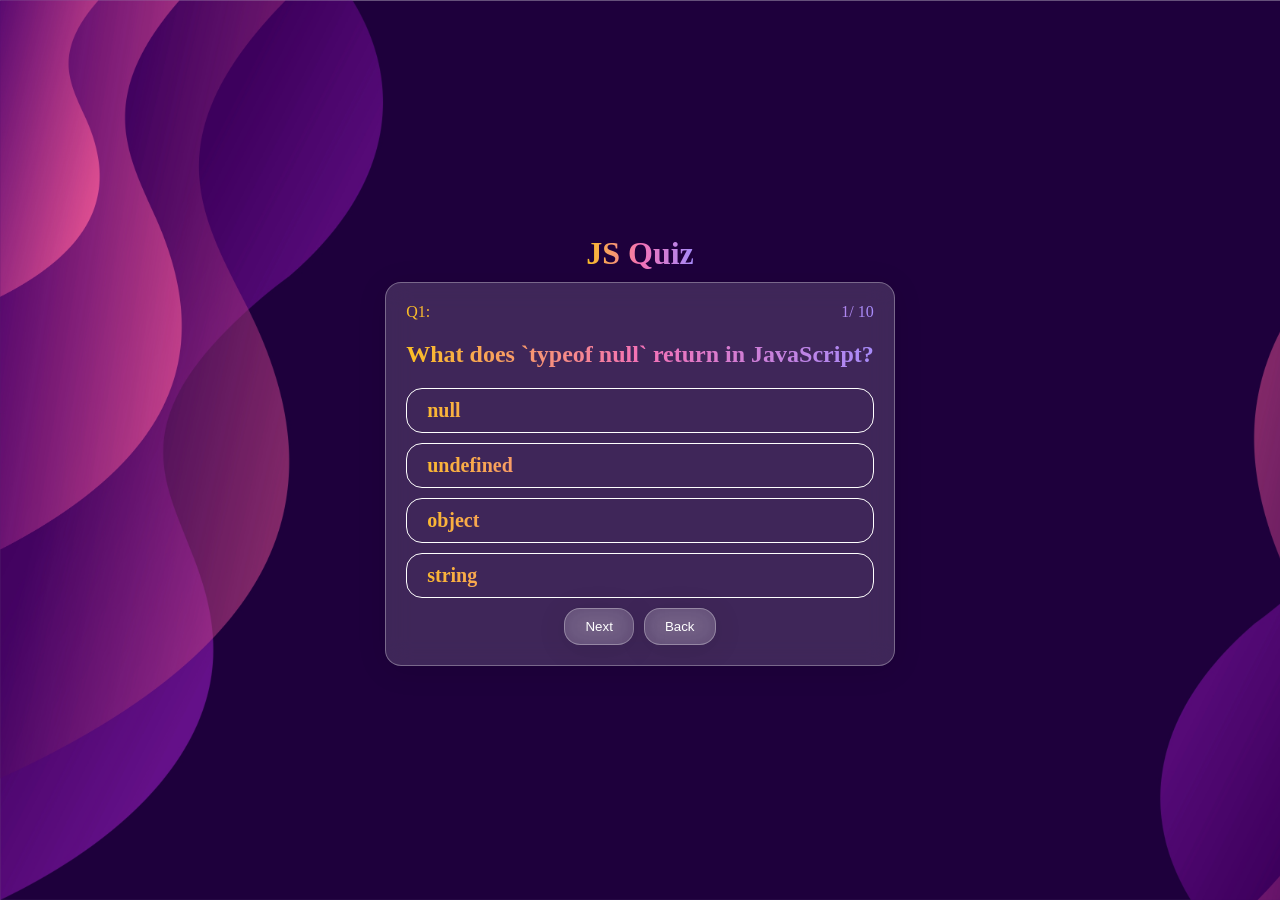
==== js.html @ 5eca85c3 "add JS quiz page with questions, navigation and scoring" ====
<!doctype html>
<html lang="en">
  <head>
    <meta charset="UTF-8" />
    <meta name="viewport" content="width=device-width, initial-scale=1.0" />
    <link rel="stylesheet" href="CSS/js.css" />
    <title>JS Quiz</title>
  </head>
  <body>
    <h1>JS Quiz</h1>
    <div class="quiz-container">
      <div class="header">
        <p>Q<span class="q-number"></span>:</p>
        <p><span class="q-number"></span>/ <span class="total"></span></p>
      </div>
      <h2 class="q-name"></h2>
      <div class="answer-container"></div>
      <div class="btn-container">
        <button id="submit-btn">Submit</button>
        <button id="next-btn">Next</button>
        <button id="back-btn">Back</button>
      </div>
    </div>
    <script src="quiz.js"></script>
  </body>
</html>
---- CSS/js.css ----
* {
  box-sizing: border-box;
  margin: 0;
  padding: 0;
  scroll-behavior: smooth;
  transition: all 0.3s;
}

body {
  background-image: url("../images/5_asfasw112.jpg");
  background-repeat: no-repeat;
  height: 100vh;
  background-size: cover;
  display: flex;
  justify-content: center;
  align-items: center;
  flex-direction: column;
  gap: 10px;
}
h1 {
  background: linear-gradient(90deg, #fbbf24, #f472b6, #a78bfa);
  background-clip: text;
  -webkit-background-clip: text;
  -webkit-text-fill-color: transparent;
}
.quiz-container {
  background: rgba(255, 255, 255, 0.15);
  backdrop-filter: blur(12px);
  -webkit-backdrop-filter: blur(12px);
  border: 1px solid rgba(255, 255, 255, 0.3);
  border-radius: 16px;
  box-shadow: 0 4px 30px rgba(0, 0, 0, 0.1);
  padding: 20px;
}
.quiz-container .header {
  display: flex;
  justify-content: space-between;
  margin-bottom: 20px;
  background: linear-gradient(90deg, #fbbf24, #f472b6, #a78bfa);
  background-clip: text;
  -webkit-background-clip: text;
  -webkit-text-fill-color: transparent;
}
.quiz-container h2 {
  margin-bottom: 20px;
  background: linear-gradient(90deg, #fbbf24, #f472b6, #a78bfa);
  background-clip: text;
  -webkit-background-clip: text;
  -webkit-text-fill-color: transparent;
}
.quiz-container .answer {
  border: 1px solid white;
  margin-bottom: 10px;
  padding: 10px 20px;
  border-radius: 16px;
  cursor: pointer;
  font-weight: bold;
  font-size: 20px;
  background: linear-gradient(90deg, #fbbf24, #f472b6, #a78bfa);
  background-clip: text;
  -webkit-background-clip: text;
  -webkit-text-fill-color: transparent;
  transition: 0.3s;
}
.quiz-container .answer:hover {
  transform: translateX(10px);
}
.quiz-container .btn-container {
  display: flex;
  justify-content: center;
  gap: 10px;
}
.quiz-container .btn-container button {
  border: 0;
  padding: 10px 20px;
  cursor: pointer;
  background: rgba(255, 255, 255, 0.15);
  backdrop-filter: blur(12px);
  -webkit-backdrop-filter: blur(12px);
  border: 1px solid rgba(255, 255, 255, 0.3);
  border-radius: 16px;
  box-shadow: 0 4px 30px rgba(0, 0, 0, 0.1);
  color: white;
}
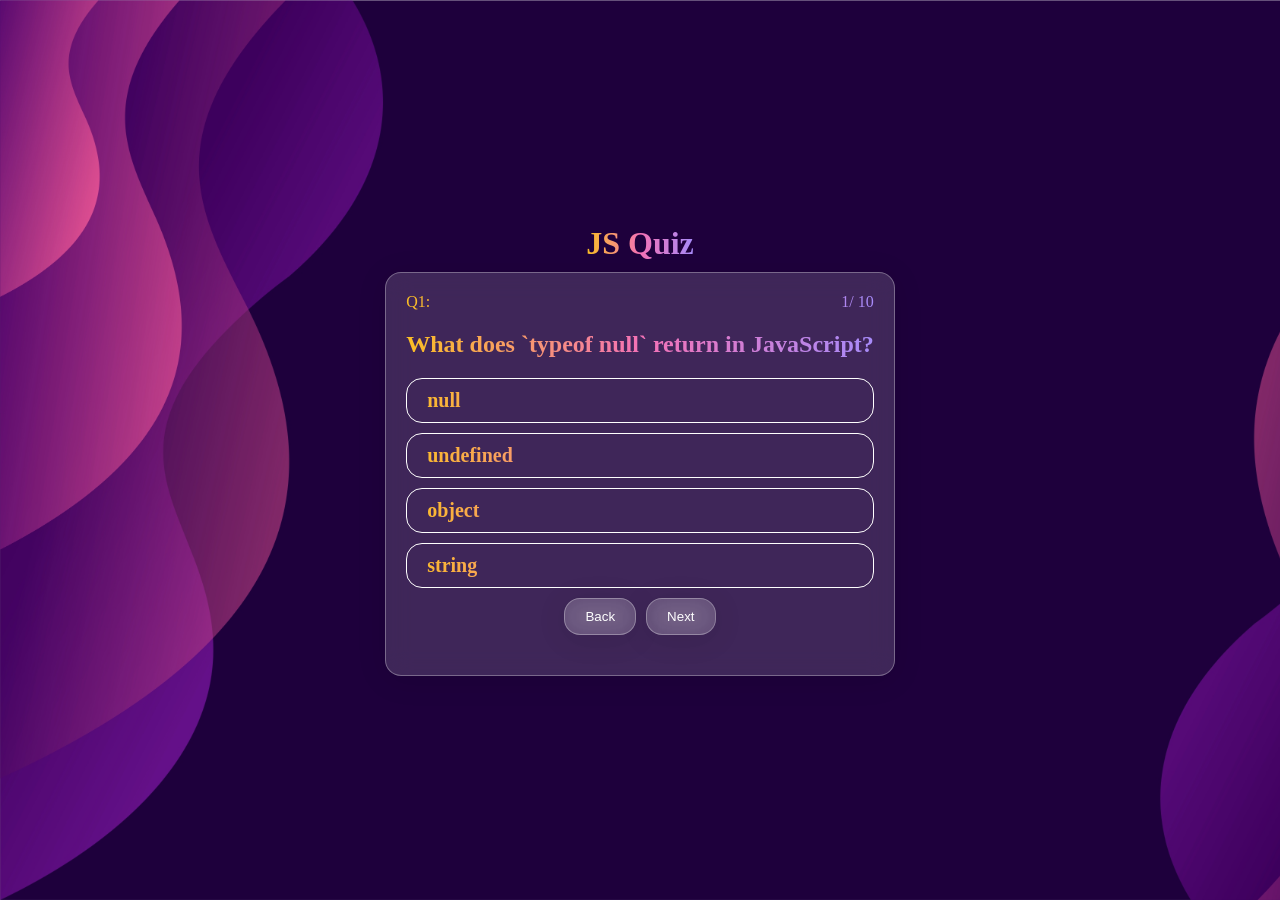
==== commit 7a212262: "fix: quiz review logic, async/await refactor, and UX guards" ====
--- a/js.html
+++ b/js.html
@@ -16,10 +16,13 @@
       <h2 class="q-name"></h2>
       <div class="answer-container"></div>
       <div class="btn-container">
+        <button id="back-btn">Back</button>
         <button id="submit-btn">Submit</button>
         <button id="next-btn">Next</button>
-        <button id="back-btn">Back</button>
+        <button id="retake-btn">Retake The Quiz</button>
+        <button id="review-btn">Review Your Answers</button>
       </div>
+      <p class="score">Your Score Is <span class="score-result"></span></p>
     </div>
     <script src="quiz.js"></script>
   </body>
--- a/CSS/js.css
+++ b/CSS/js.css
@@ -9,13 +9,14 @@
 body {
   background-image: url("../images/5_asfasw112.jpg");
   background-repeat: no-repeat;
-  height: 100vh;
+  min-height: 100vh;
   background-size: cover;
   display: flex;
   justify-content: center;
   align-items: center;
   flex-direction: column;
   gap: 10px;
+  padding-inline: 20px;
 }
 h1 {
   background: linear-gradient(90deg, #fbbf24, #f472b6, #a78bfa);
@@ -31,6 +32,7 @@
   border-radius: 16px;
   box-shadow: 0 4px 30px rgba(0, 0, 0, 0.1);
   padding: 20px;
+  text-align: center;
 }
 .quiz-container .header {
   display: flex;
@@ -48,7 +50,11 @@
   -webkit-background-clip: text;
   -webkit-text-fill-color: transparent;
 }
+.quiz-container .answer-container {
+  max-width: 500px;
+}
 .quiz-container .answer {
+  text-align: start;
   border: 1px solid white;
   margin-bottom: 10px;
   padding: 10px 20px;
@@ -65,10 +71,23 @@
 .quiz-container .answer:hover {
   transform: translateX(10px);
 }
+.quiz-container .answer.selected {
+  border: 1px solid purple;
+  transition: 0.3s;
+}
+.quiz-container .answer.correct {
+  border: 1px solid green;
+  transition: 0.3s;
+}
+.quiz-container .answer.wrong {
+  border: 1px solid red;
+  transition: 0.3s;
+}
 .quiz-container .btn-container {
   display: flex;
   justify-content: center;
   gap: 10px;
+  margin-bottom: 20px;
 }
 .quiz-container .btn-container button {
   border: 0;
@@ -82,3 +101,10 @@
   box-shadow: 0 4px 30px rgba(0, 0, 0, 0.1);
   color: white;
 }
+.hidden {
+  display: none;
+}
+.score {
+  color: green;
+  font-weight: bold;
+}
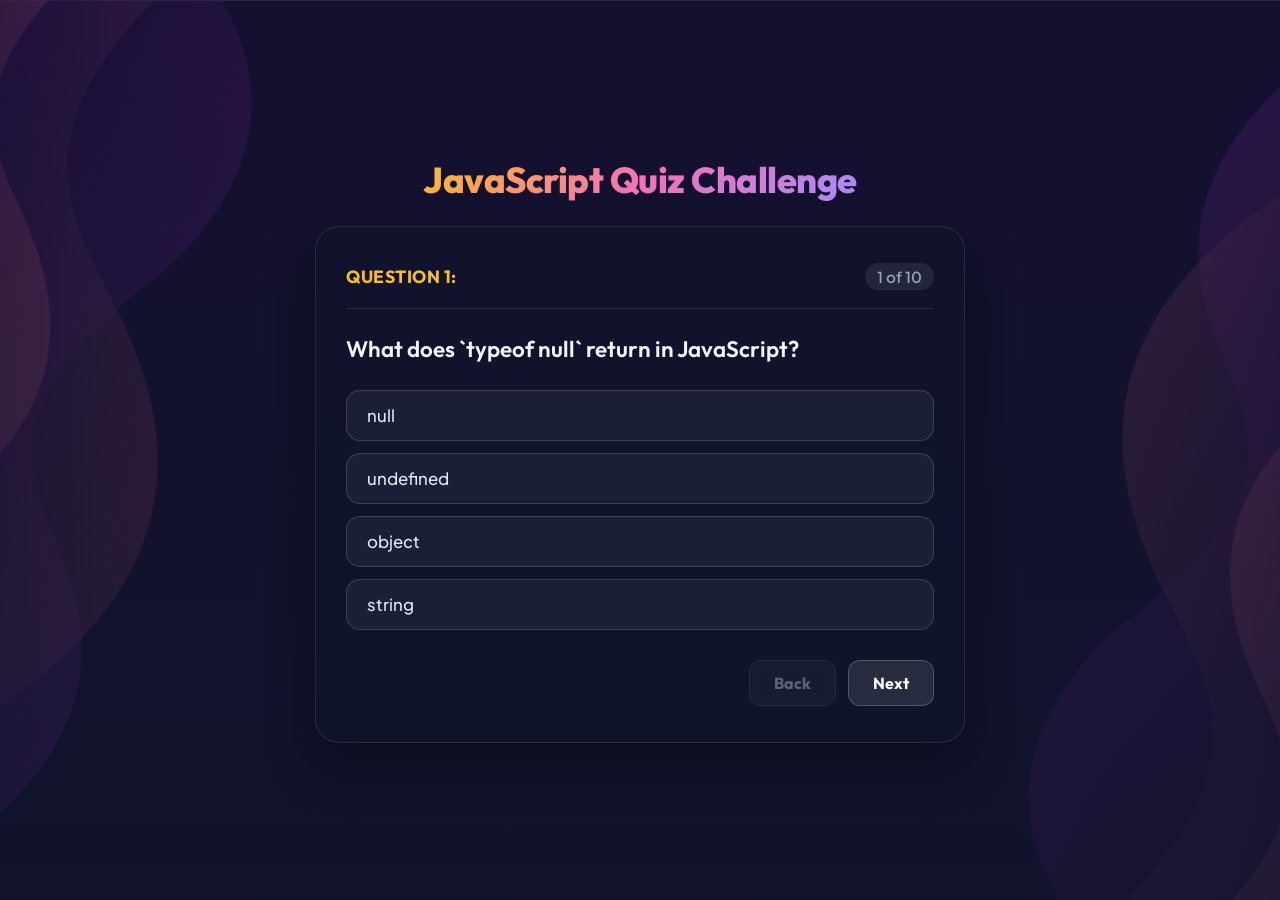
==== commit cb971ee7: "Refactor quiz app: upgrade accessibility (a11y) and SEO, fix routing/CORS, and overhaul visuals" ====
--- a/js.html
+++ b/js.html
@@ -3,27 +3,51 @@
   <head>
     <meta charset="UTF-8" />
     <meta name="viewport" content="width=device-width, initial-scale=1.0" />
+    <meta name="description" content="Test your JavaScript skills. Challenge your programming knowledge, track your correct answers, and review detailed corrections." />
+    <meta name="author" content="Antigravity" />
+    <title>JavaScript Skill Challenge - JS Quiz</title>
+    
+    <!-- Google Fonts -->
+    <link rel="preconnect" href="https://fonts.googleapis.com" />
+    <link rel="preconnect" href="https://fonts.gstatic.com" crossorigin />
+    <link href="https://fonts.googleapis.com/css2?family=Outfit:wght@400;600;800&family=Plus+Jakarta+Sans:wght@400;500;600;700&display=swap" rel="stylesheet" />
+    
+    <link rel="preload" as="image" href="images/5_asfasw112.jpg" />
     <link rel="stylesheet" href="CSS/js.css" />
-    <title>JS Quiz</title>
+    <script src="quiz.js" defer></script>
   </head>
   <body>
-    <h1>JS Quiz</h1>
-    <div class="quiz-container">
-      <div class="header">
-        <p>Q<span class="q-number"></span>:</p>
-        <p><span class="q-number"></span>/ <span class="total"></span></p>
+    <main class="quiz-wrapper">
+      <h1 class="main-title">JavaScript Quiz Challenge</h1>
+      <div class="quiz-container" role="region" aria-label="Quiz Board">
+        <header class="header">
+          <p class="q-indicator" aria-live="polite">Question <span class="q-number"></span>:</p>
+          <p class="q-progress" aria-label="Progress Tracker"><span class="q-number"></span> of <span class="total"></span></p>
+        </header>
+        
+        <!-- Live-announced region for questions -->
+        <div id="quiz-question-box" aria-live="polite">
+          <h2 class="q-name" id="question-text"></h2>
+          <!-- Native button containers for accessibility -->
+          <div class="answer-container" role="radiogroup" aria-labelledby="question-text"></div>
+        </div>
+        
+        <div class="btn-container">
+          <button id="back-btn" aria-label="Go back to the previous question">Back</button>
+          <button id="next-btn" aria-label="Proceed to the next question">Next</button>
+          <button id="submit-btn" class="hidden" aria-label="Submit your quiz answers for evaluation">Submit</button>
+          <button id="retake-btn" class="hidden" aria-label="Retake the quiz from the beginning">Retake The Quiz</button>
+          <button id="review-btn" class="hidden" aria-label="Review your selected answers alongside correct answers">Review Your Answers</button>
+        </div>
+        
+        <!-- Live region for announcing score dynamically -->
+        <div class="score-display hidden" aria-live="assertive">
+          <p class="score">
+            Your Score Is <span class="score-result" id="score-val"></span> / <span class="total-result"></span>
+          </p>
+          <p class="score-percentage"></p>
+        </div>
       </div>
-      <h2 class="q-name"></h2>
-      <div class="answer-container"></div>
-      <div class="btn-container">
-        <button id="back-btn">Back</button>
-        <button id="submit-btn">Submit</button>
-        <button id="next-btn">Next</button>
-        <button id="retake-btn">Retake The Quiz</button>
-        <button id="review-btn">Review Your Answers</button>
-      </div>
-      <p class="score">Your Score Is <span class="score-result"></span></p>
-    </div>
-    <script src="quiz.js"></script>
+    </main>
   </body>
 </html>
--- a/CSS/js.css
+++ b/CSS/js.css
@@ -3,108 +3,278 @@
   margin: 0;
   padding: 0;
   scroll-behavior: smooth;
-  transition: all 0.3s;
 }
 
 body {
-  background-image: url("../images/5_asfasw112.jpg");
+  font-family: 'Plus Jakarta Sans', sans-serif;
+  background-image: linear-gradient(rgba(15, 23, 42, 0.7), rgba(15, 23, 42, 0.85)), url("../images/5_asfasw112.jpg");
   background-repeat: no-repeat;
+  background-size: cover;
+  background-position: center;
   min-height: 100vh;
-  background-size: cover;
   display: flex;
   justify-content: center;
   align-items: center;
+  padding: 20px;
+  color: #f8fafc;
+}
+
+.quiz-wrapper {
+  display: flex;
   flex-direction: column;
-  gap: 10px;
-  padding-inline: 20px;
-}
-h1 {
-  background: linear-gradient(90deg, #fbbf24, #f472b6, #a78bfa);
+  align-items: center;
+  gap: 24px;
+  width: 100%;
+  max-width: 650px;
+}
+
+.main-title {
+  font-family: 'Outfit', sans-serif;
+  font-size: 2.25rem;
+  font-weight: 800;
+  background: linear-gradient(135deg, #fbbf24 0%, #f472b6 50%, #a78bfa 100%);
   background-clip: text;
   -webkit-background-clip: text;
   -webkit-text-fill-color: transparent;
-}
+  text-align: center;
+  letter-spacing: -0.5px;
+}
+
 .quiz-container {
-  background: rgba(255, 255, 255, 0.15);
-  backdrop-filter: blur(12px);
-  -webkit-backdrop-filter: blur(12px);
-  border: 1px solid rgba(255, 255, 255, 0.3);
-  border-radius: 16px;
-  box-shadow: 0 4px 30px rgba(0, 0, 0, 0.1);
-  padding: 20px;
+  background: rgba(15, 23, 42, 0.55);
+  backdrop-filter: blur(16px);
+  -webkit-backdrop-filter: blur(16px);
+  border: 1px solid rgba(255, 255, 255, 0.1);
+  border-radius: 24px;
+  box-shadow: 0 20px 50px rgba(0, 0, 0, 0.4);
+  padding: 36px 30px;
+  width: 100%;
+}
+
+/* Header styles */
+.quiz-container .header {
+  display: flex;
+  justify-content: space-between;
+  align-items: center;
+  border-bottom: 1px solid rgba(255, 255, 255, 0.1);
+  padding-bottom: 18px;
+  margin-bottom: 24px;
+}
+
+.q-indicator {
+  font-family: 'Outfit', sans-serif;
+  font-size: 1.1rem;
+  font-weight: 700;
+  color: #fbbf24;
+  text-transform: uppercase;
+  letter-spacing: 0.5px;
+}
+
+.q-progress {
+  font-size: 0.95rem;
+  color: #94a3b8;
+  font-weight: 600;
+  background: rgba(255, 255, 255, 0.08);
+  padding: 4px 12px;
+  border-radius: 50px;
+}
+
+/* Question style */
+.quiz-container h2.q-name {
+  font-family: 'Outfit', sans-serif;
+  font-size: 1.4rem;
+  font-weight: 600;
+  line-height: 1.5;
+  margin-bottom: 24px;
+  color: #f1f5f9;
+}
+
+/* Answers options container */
+.quiz-container .answer-container {
+  display: flex;
+  flex-direction: column;
+  gap: 12px;
+  margin-bottom: 30px;
+}
+
+/* Base style for accessible option button */
+.quiz-container .answer {
+  text-align: left;
+  border: 1px solid rgba(255, 255, 255, 0.15);
+  padding: 14px 20px;
+  border-radius: 14px;
+  cursor: pointer;
+  font-family: 'Plus Jakarta Sans', sans-serif;
+  font-weight: 500;
+  font-size: 1.05rem;
+  color: #e2e8f0;
+  background: rgba(255, 255, 255, 0.05);
+  transition: all 0.2s ease;
+  width: 100%;
+  outline: none;
+}
+
+.quiz-container .answer:hover:not(:disabled) {
+  transform: translateX(6px);
+  background: rgba(255, 255, 255, 0.12);
+  border-color: rgba(255, 255, 255, 0.4);
+  color: #ffffff;
+}
+
+/* Custom Visible Focus Style */
+.quiz-container .answer:focus-visible {
+  outline: 3px solid #a78bfa;
+  outline-offset: 3px;
+  background: rgba(255, 255, 255, 0.1);
+}
+
+/* Answer states */
+.quiz-container .answer.selected {
+  background: linear-gradient(135deg, #a78bfa 0%, #7c3aed 100%);
+  border-color: #c084fc;
+  box-shadow: 0 4px 15px rgba(124, 58, 237, 0.4);
+  color: #ffffff;
+  font-weight: 600;
+}
+
+.quiz-container .answer.correct {
+  background: linear-gradient(135deg, #34d399 0%, #059669 100%);
+  border-color: #34d399;
+  box-shadow: 0 4px 15px rgba(5, 150, 105, 0.4);
+  color: #ffffff;
+  font-weight: 600;
+}
+
+.quiz-container .answer.wrong {
+  background: linear-gradient(135deg, #f87171 0%, #dc2626 100%);
+  border-color: #f87171;
+  box-shadow: 0 4px 15px rgba(220, 38, 38, 0.4);
+  color: #ffffff;
+  font-weight: 600;
+}
+
+.quiz-container .answer:disabled {
+  cursor: not-allowed;
+  opacity: 0.85;
+}
+
+/* Button action bar container */
+.quiz-container .btn-container {
+  display: flex;
+  justify-content: flex-end;
+  align-items: center;
+  gap: 12px;
+}
+
+.quiz-container .btn-container button {
+  border: none;
+  padding: 12px 24px;
+  cursor: pointer;
+  font-family: 'Outfit', sans-serif;
+  font-weight: 700;
+  font-size: 1rem;
+  background: rgba(255, 255, 255, 0.1);
+  backdrop-filter: blur(8px);
+  -webkit-backdrop-filter: blur(8px);
+  border: 1px solid rgba(255, 255, 255, 0.2);
+  border-radius: 12px;
+  color: #f8fafc;
+  transition: all 0.2s cubic-bezier(0.4, 0, 0.2, 1);
+  outline: none;
+}
+
+.quiz-container .btn-container button:hover:not(:disabled) {
+  background: rgba(255, 255, 255, 0.2);
+  border-color: rgba(255, 255, 255, 0.4);
+  transform: translateY(-2px);
+}
+
+.quiz-container .btn-container button:active:not(:disabled) {
+  transform: translateY(0);
+}
+
+.quiz-container .btn-container button:disabled {
+  opacity: 0.35;
+  cursor: not-allowed;
+  transform: none !important;
+}
+
+/* Specific styling for priority actions */
+#submit-btn {
+  background: linear-gradient(135deg, #fbbf24 0%, #f472b6 100%) !important;
+  color: #0f172a !important;
+  border: none !important;
+  box-shadow: 0 4px 12px rgba(244, 114, 182, 0.25);
+}
+
+#submit-btn:hover {
+  background: linear-gradient(135deg, #fcd34d 0%, #ec4899 100%) !important;
+  box-shadow: 0 6px 16px rgba(244, 114, 182, 0.4) !important;
+}
+
+#retake-btn, #review-btn {
+  background: rgba(167, 139, 250, 0.15) !important;
+  border: 1px solid rgba(167, 139, 250, 0.4) !important;
+  color: #c084fc !important;
+}
+
+#retake-btn:hover, #review-btn:hover {
+  background: rgba(167, 139, 250, 0.3) !important;
+  border-color: #c084fc !important;
+}
+
+/* Utility Hidden state */
+.hidden {
+  display: none !important;
+}
+
+/* Focus outline for control buttons */
+.quiz-container .btn-container button:focus-visible {
+  outline: 3px solid #fbbf24;
+  outline-offset: 3px;
+}
+
+/* Score display and layout updates */
+.score-display {
+  display: flex;
+  flex-direction: column;
+  align-items: center;
+  gap: 12px;
+  padding: 24px 0 10px;
+  animation: fadeIn 0.4s ease-out;
+}
+
+.score {
+  font-family: 'Outfit', sans-serif;
+  font-size: 1.6rem;
+  font-weight: 800;
+  color: #f8fafc;
+}
+
+.score-result {
+  color: #fbbf24;
+  font-size: 2.2rem;
+}
+
+.score-percentage {
+  font-size: 1.05rem;
+  color: #cbd5e1;
+  font-weight: 500;
   text-align: center;
-}
-.quiz-container .header {
-  display: flex;
-  justify-content: space-between;
-  margin-bottom: 20px;
-  background: linear-gradient(90deg, #fbbf24, #f472b6, #a78bfa);
-  background-clip: text;
-  -webkit-background-clip: text;
-  -webkit-text-fill-color: transparent;
-}
-.quiz-container h2 {
-  margin-bottom: 20px;
-  background: linear-gradient(90deg, #fbbf24, #f472b6, #a78bfa);
-  background-clip: text;
-  -webkit-background-clip: text;
-  -webkit-text-fill-color: transparent;
-}
-.quiz-container .answer-container {
-  max-width: 500px;
-}
-.quiz-container .answer {
-  text-align: start;
-  border: 1px solid white;
-  margin-bottom: 10px;
-  padding: 10px 20px;
-  border-radius: 16px;
-  cursor: pointer;
-  font-weight: bold;
-  font-size: 20px;
-  background: linear-gradient(90deg, #fbbf24, #f472b6, #a78bfa);
-  background-clip: text;
-  -webkit-background-clip: text;
-  -webkit-text-fill-color: transparent;
-  transition: 0.3s;
-}
-.quiz-container .answer:hover {
-  transform: translateX(10px);
-}
-.quiz-container .answer.selected {
-  border: 1px solid purple;
-  transition: 0.3s;
-}
-.quiz-container .answer.correct {
-  border: 1px solid green;
-  transition: 0.3s;
-}
-.quiz-container .answer.wrong {
-  border: 1px solid red;
-  transition: 0.3s;
-}
-.quiz-container .btn-container {
-  display: flex;
-  justify-content: center;
-  gap: 10px;
-  margin-bottom: 20px;
-}
-.quiz-container .btn-container button {
-  border: 0;
-  padding: 10px 20px;
-  cursor: pointer;
-  background: rgba(255, 255, 255, 0.15);
-  backdrop-filter: blur(12px);
-  -webkit-backdrop-filter: blur(12px);
-  border: 1px solid rgba(255, 255, 255, 0.3);
-  border-radius: 16px;
-  box-shadow: 0 4px 30px rgba(0, 0, 0, 0.1);
-  color: white;
-}
-.hidden {
-  display: none;
-}
-.score {
-  color: green;
-  font-weight: bold;
-}
+  background: rgba(251, 191, 36, 0.1);
+  border: 1px dashed rgba(251, 191, 36, 0.3);
+  padding: 8px 20px;
+  border-radius: 12px;
+  line-height: 1.4;
+}
+
+@keyframes fadeIn {
+  from {
+    opacity: 0;
+    transform: translateY(10px);
+  }
+  to {
+    opacity: 1;
+    transform: translateY(0);
+  }
+}
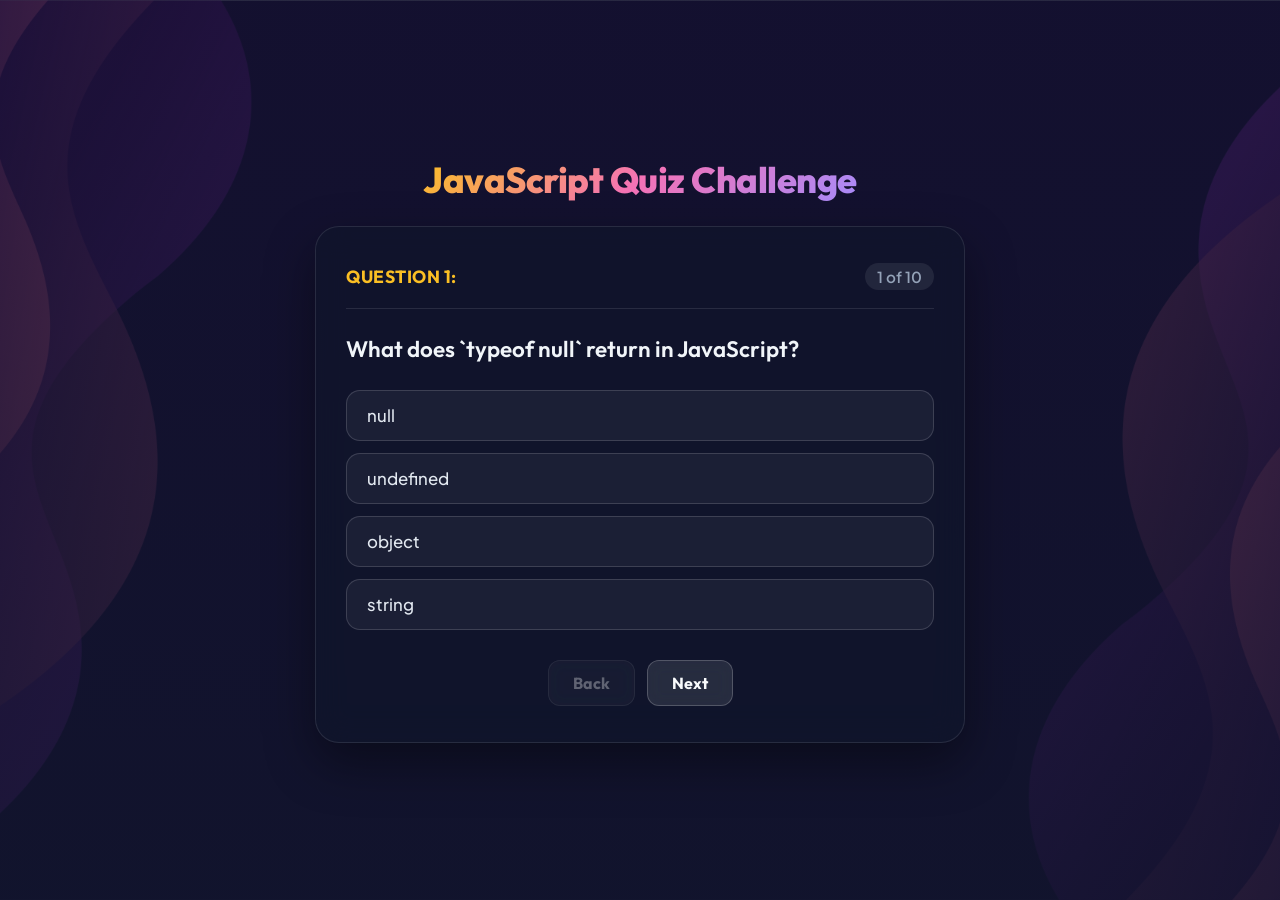
==== commit 9e259a6f: "Update meta author to mahmoud elhayad" ====
--- a/js.html
+++ b/js.html
@@ -4,7 +4,7 @@
     <meta charset="UTF-8" />
     <meta name="viewport" content="width=device-width, initial-scale=1.0" />
     <meta name="description" content="Test your JavaScript skills. Challenge your programming knowledge, track your correct answers, and review detailed corrections." />
-    <meta name="author" content="Antigravity" />
+    <meta name="author" content="mahmoud elhayad" />
     <title>JavaScript Skill Challenge - JS Quiz</title>
     
     <!-- Google Fonts -->
--- a/CSS/js.css
+++ b/CSS/js.css
@@ -161,7 +161,7 @@
 /* Button action bar container */
 .quiz-container .btn-container {
   display: flex;
-  justify-content: flex-end;
+  justify-content: center;
   align-items: center;
   gap: 12px;
 }
